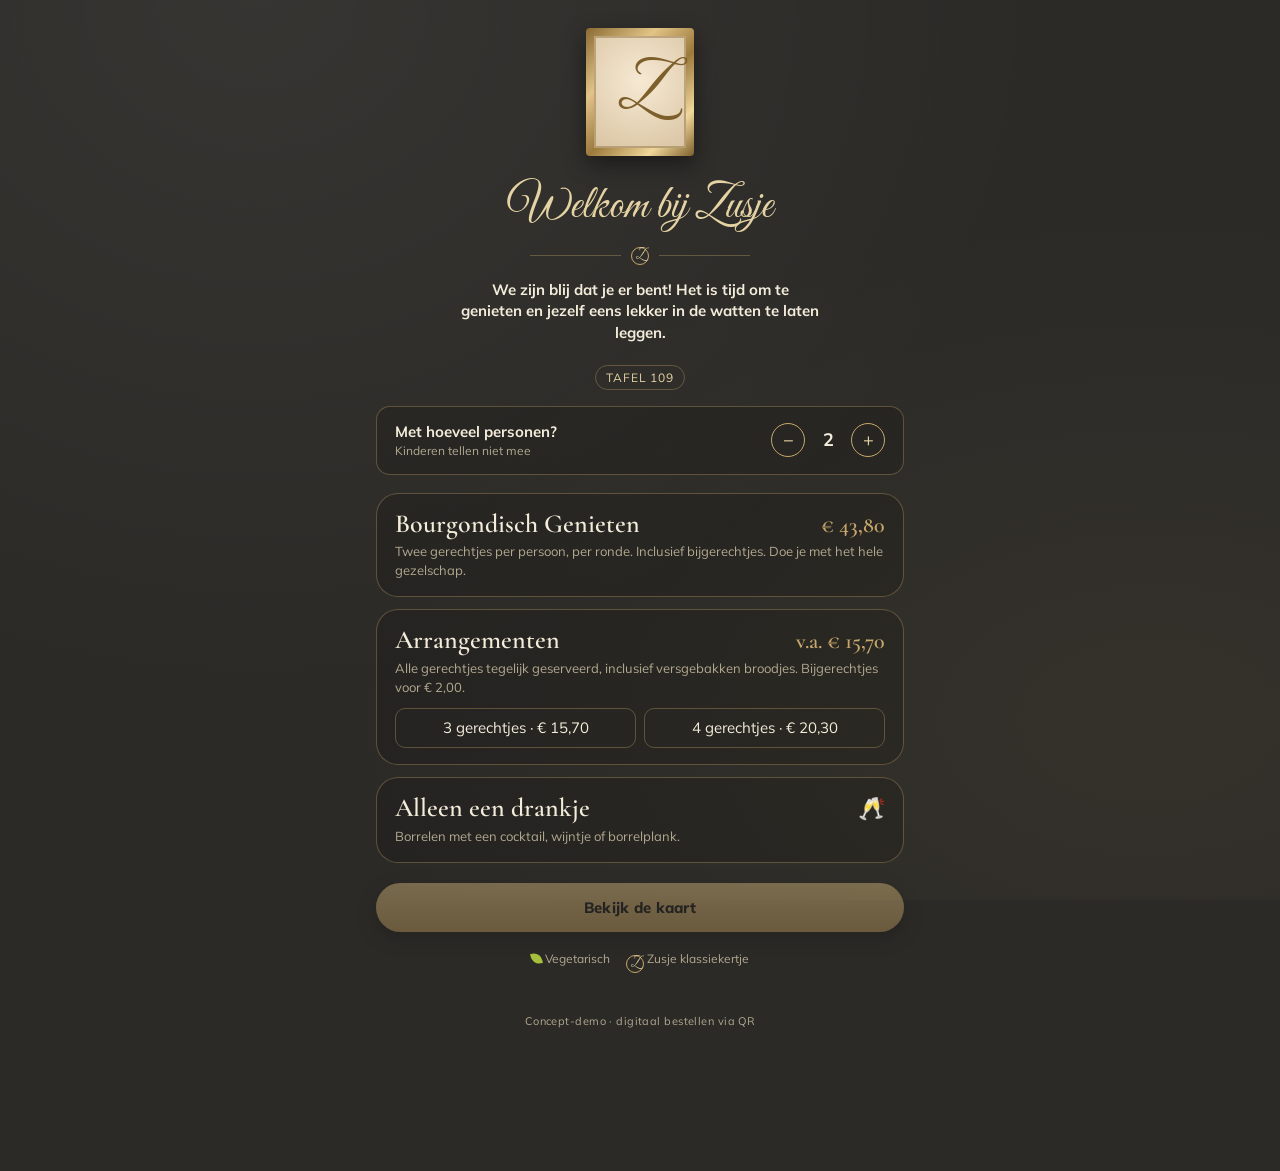
==== index.html @ 64a358b7 "Concept: digitaal bestellen via QR in Zusje-stijl Gast-app (kaart, Bourgondisch Genieten/arrangement" ====
<!doctype html>
<html lang="nl">
<head>
  <meta charset="utf-8">
  <meta name="viewport" content="width=device-width, initial-scale=1, viewport-fit=cover">
  <meta name="theme-color" content="#1d1c1a">
  <title>Zusje · Bestellen</title>
  <link rel="preconnect" href="https://fonts.googleapis.com">
  <link rel="preconnect" href="https://fonts.gstatic.com" crossorigin>
  <link href="https://fonts.googleapis.com/css2?family=Cormorant+Garamond:wght@500;600;700&family=Great+Vibes&family=Mulish:ital,wght@0,400;0,700;0,800;1,400&display=swap" rel="stylesheet">
  <link rel="stylesheet" href="css/style.css">
</head>
<body>
  <main class="app" id="app"></main>
  <div id="overlay"></div>
  <script src="js/menu.js"></script>
  <script src="js/store.js"></script>
  <script src="js/app.js"></script>
</body>
</html>
---- css/style.css ----
:root {
  --bg: #1d1c1a;
  --slate: #2b2a27;
  --panel: #33312d;
  --panel-2: #3b3934;
  --line: rgba(200, 167, 106, .35);
  --gold: #c8a76a;
  --gold-soft: #e6d3a3;
  --cream: #f3ecda;
  --muted: #b3a990;
  --veg: #a5c13c;
  --rose: #d98b7a;
  --radius: 14px;
  --script: "Great Vibes", cursive;
  --display: "Cormorant Garamond", Georgia, serif;
  --body: "Mulish", system-ui, sans-serif;
}

* { box-sizing: border-box; }
html { -webkit-text-size-adjust: 100%; }
body {
  margin: 0;
  background:
    radial-gradient(ellipse at 20% 0%, rgba(255,255,255,.05), transparent 55%),
    radial-gradient(ellipse at 90% 80%, rgba(200,167,106,.06), transparent 50%),
    var(--slate);
  background-attachment: fixed;
  color: var(--cream);
  font-family: var(--body);
  font-size: 15px;
  line-height: 1.45;
  min-height: 100vh;
}
button { font: inherit; color: inherit; cursor: pointer; }
.hidden { display: none !important; }

/* ---------- Ornaments ---------- */
.frame {
  position: relative;
  border: 1px solid var(--line);
  border-radius: 6px;
  padding: 22px 18px;
}
.frame::before {
  content: "";
  position: absolute; inset: 5px;
  border: 1px solid rgba(200,167,106,.18);
  border-radius: 4px;
  pointer-events: none;
}
.script { font-family: var(--script); font-weight: 400; color: var(--gold-soft); }
.display { font-family: var(--display); font-weight: 600; }
.divider {
  display: flex; align-items: center; gap: 10px; color: var(--gold);
  margin: 6px auto 14px; max-width: 220px;
}
.divider::before, .divider::after { content: ""; flex: 1; height: 1px; background: var(--line); }

.monogram {
  width: 34px; height: 34px; border-radius: 50%;
  border: 1px solid var(--gold);
  display: inline-grid; place-items: center;
  font-family: var(--script); font-size: 22px; color: var(--gold-soft);
  line-height: 1;
}
.monogram.sm { width: 18px; height: 18px; font-size: 12px; vertical-align: -3px; }

.leaf {
  display: inline-block; width: 11px; height: 11px; vertical-align: -1px;
  background: var(--veg);
  border-radius: 0 80% 0 80%;
  transform: rotate(-10deg);
}

.portrait {
  width: 108px; height: 128px; margin: 0 auto;
  padding: 8px;
  background: linear-gradient(135deg, #8a6a33, #e2c486 30%, #9c7a3c 55%, #f0d79a 80%, #7d5f2b);
  border-radius: 4px;
  box-shadow: 0 8px 22px rgba(0,0,0,.45);
}
.portrait > div {
  width: 100%; height: 100%;
  background: radial-gradient(circle at 50% 40%, #f6e9d3, #d9c4a2);
  display: grid; place-items: center;
  font-family: var(--script); font-size: 64px; color: #7d5f2b;
  box-shadow: inset 0 0 0 2px rgba(125,95,43,.4);
}

/* ---------- Layout ---------- */
.app { max-width: 560px; margin: 0 auto; padding: 0 16px 120px; }

.topbar {
  position: sticky; top: 0; z-index: 20;
  background: rgba(29,28,26,.92);
  backdrop-filter: blur(8px);
  border-bottom: 1px solid var(--line);
  margin: 0 -16px; padding: 10px 16px 0;
}
.topbar-row { display: flex; align-items: center; justify-content: space-between; gap: 10px; }
.brand { font-family: var(--script); font-size: 34px; color: var(--gold-soft); line-height: 1; }
.table-pill {
  font-size: 12px; letter-spacing: .08em; text-transform: uppercase;
  border: 1px solid var(--line); border-radius: 999px; padding: 4px 10px; color: var(--gold-soft);
}
.icon-btn {
  background: none; border: 1px solid var(--line); border-radius: 999px;
  padding: 6px 12px; font-size: 13px; color: var(--gold-soft);
}

.progress {
  margin: 10px 0 0; padding: 8px 12px;
  background: var(--panel); border: 1px solid var(--line); border-radius: 10px;
  display: flex; align-items: center; gap: 10px; font-size: 13px;
}
.progress .bar { flex: 1; height: 6px; background: rgba(255,255,255,.08); border-radius: 99px; overflow: hidden; }
.progress .bar i { display: block; height: 100%; background: linear-gradient(90deg, var(--gold), var(--gold-soft)); transition: width .3s; }

.tabs {
  display: flex; gap: 6px; overflow-x: auto; scrollbar-width: none;
  padding: 10px 0; margin-top: 2px;
}
.tabs::-webkit-scrollbar { display: none; }
.tab {
  flex: none; background: none; border: 1px solid transparent; border-radius: 999px;
  padding: 6px 13px; font-size: 14px; color: var(--muted); white-space: nowrap;
}
.tab.active { border-color: var(--gold); color: var(--gold-soft); background: rgba(200,167,106,.08); }

/* ---------- Welcome ---------- */
.welcome { padding: 28px 0 10px; text-align: center; }
.welcome h1 { font-size: 46px; margin: 18px 0 4px; }
.welcome p.lead { color: var(--cream); font-weight: 700; max-width: 360px; margin: 0 auto 22px; }

.choice {
  display: block; width: 100%; text-align: left;
  background: rgba(0,0,0,.15); border: 1px solid var(--line); border-radius: 22px 22px 22px 22px;
  padding: 16px 18px; margin-bottom: 12px; transition: border-color .2s, background .2s;
}
.choice:hover, .choice.selected { border-color: var(--gold); background: rgba(200,167,106,.08); }
.choice h3 { margin: 0; font-family: var(--display); font-size: 26px; font-weight: 600; line-height: 1.1; display: flex; justify-content: space-between; align-items: baseline; gap: 10px; }
.choice h3 .price { color: var(--gold); font-size: 22px; white-space: nowrap; }
.choice p { margin: 4px 0 0; color: var(--muted); font-size: 13px; }
.choice .sub { display: flex; gap: 8px; margin-top: 12px; }
.choice .sub button {
  flex: 1; background: none; border: 1px solid var(--line); border-radius: 10px; padding: 8px; color: var(--cream);
}
.choice .sub button.on { border-color: var(--gold); background: rgba(200,167,106,.15); color: var(--gold-soft); }
.choice.disabled { opacity: .45; pointer-events: none; }

.stepper-row { display: flex; align-items: center; justify-content: space-between; margin: 18px 0; padding: 14px 18px; background: rgba(0,0,0,.15); border: 1px solid var(--line); border-radius: var(--radius); }
.stepper-row .lbl { text-align: left; }
.stepper-row .lbl small { display: block; color: var(--muted); font-size: 12px; }
.stepper { display: flex; align-items: center; gap: 12px; }
.stepper button {
  width: 34px; height: 34px; border-radius: 50%;
  background: none; border: 1px solid var(--gold); color: var(--gold-soft); font-size: 18px; line-height: 1;
}
.stepper span { min-width: 22px; text-align: center; font-weight: 700; font-size: 18px; }

.note { font-size: 12px; color: var(--muted); margin: 8px 0 0; }
.legend { display: flex; justify-content: center; gap: 16px; font-size: 12px; color: var(--muted); margin: 18px 0 0; }

/* ---------- Buttons ---------- */
.btn {
  display: block; width: 100%;
  background: linear-gradient(180deg, #d6b87c, #b8955a);
  color: #1d1c1a; border: none; border-radius: 999px;
  padding: 14px 20px; font-weight: 800; letter-spacing: .02em; font-size: 15px;
  box-shadow: 0 6px 18px rgba(0,0,0,.35);
}
.btn:disabled { opacity: .45; cursor: not-allowed; }
.btn.ghost { background: none; color: var(--gold-soft); border: 1px solid var(--gold); box-shadow: none; }
.btn + .btn { margin-top: 10px; }

/* ---------- Menu ---------- */
.section { padding-top: 18px; scroll-margin-top: 150px; }
.section h2 { font-family: var(--script); font-weight: 400; font-size: 40px; color: var(--gold-soft); text-align: center; margin: 4px 0 0; line-height: 1.1; }
.section .hint { text-align: center; font-size: 12px; color: var(--muted); margin: 0 0 10px; }
.group-title { font-family: var(--display); font-size: 20px; color: var(--gold-soft); margin: 18px 0 4px; border-bottom: 1px solid var(--line); padding-bottom: 4px; }

.dish {
  display: flex; gap: 12px; align-items: center;
  padding: 11px 0; border-bottom: 1px dashed rgba(200,167,106,.16);
}
.dish .bullet {
  flex: none; width: 10px; height: 10px; border-radius: 2px;
  background: var(--gold-soft); opacity: .85; margin-top: 2px; align-self: flex-start; margin-top: 6px;
}
.dish .bullet.z { width: 18px; height: 18px; border-radius: 50%; background: none; border: 1px solid var(--gold); position: relative; margin-left: -4px; margin-top: 2px; }
.dish .bullet.z::after { content: "Z"; position: absolute; inset: 0; display: grid; place-items: center; font-family: var(--script); font-size: 13px; color: var(--gold-soft); }
.dish .info { flex: 1; min-width: 0; }
.dish .name { font-weight: 800; font-size: 15.5px; }
.dish .name .nr { color: var(--muted); font-weight: 400; font-size: 12px; margin-right: 4px; }
.dish .desc { color: var(--muted); font-size: 13px; font-style: italic; }
.dish .price { color: var(--gold); font-size: 13px; font-weight: 700; }

.qty { flex: none; display: flex; align-items: center; gap: 8px; }
.qty button {
  width: 32px; height: 32px; border-radius: 50%;
  border: 1px solid var(--gold); background: none; color: var(--gold-soft); font-size: 18px; line-height: 1;
  display: grid; place-items: center;
}
.qty button.add { background: var(--gold); color: #1d1c1a; border-color: var(--gold); font-weight: 800; }
.qty button:disabled { opacity: .3; cursor: not-allowed; }
.qty span { min-width: 16px; text-align: center; font-weight: 800; color: var(--gold-soft); }

/* ---------- Cart bar & sheet ---------- */
.cartbar {
  position: fixed; left: 50%; bottom: 14px; transform: translateX(-50%);
  width: min(528px, calc(100% - 32px)); z-index: 30;
  display: flex; align-items: center; justify-content: space-between; gap: 12px;
  background: linear-gradient(180deg, #d6b87c, #b8955a); color: #1d1c1a;
  border: none; border-radius: 999px; padding: 12px 14px 12px 20px;
  box-shadow: 0 10px 30px rgba(0,0,0,.5); font-weight: 800;
}
.cartbar .count {
  background: #1d1c1a; color: var(--gold-soft); border-radius: 999px; padding: 6px 12px; font-size: 13px;
}

.sheet-bg { position: fixed; inset: 0; background: rgba(0,0,0,.6); z-index: 40; }
.sheet {
  position: fixed; left: 50%; bottom: 0; transform: translateX(-50%);
  width: min(560px, 100%); max-height: 88vh; overflow-y: auto; z-index: 41;
  background: var(--slate); border: 1px solid var(--line); border-bottom: none;
  border-radius: 22px 22px 0 0; padding: 10px 18px 24px;
  animation: up .25s ease;
}
@keyframes up { from { transform: translate(-50%, 30px); opacity: 0; } }
.sheet .grab { width: 44px; height: 4px; border-radius: 9px; background: var(--line); margin: 4px auto 10px; }
.sheet h2 { font-family: var(--script); font-weight: 400; font-size: 38px; color: var(--gold-soft); margin: 0 0 4px; text-align: center; }
.line { display: flex; align-items: center; gap: 10px; padding: 10px 0; border-bottom: 1px dashed rgba(200,167,106,.18); }
.line .n { flex: 1; }
.line .n small { display: block; color: var(--muted); font-size: 12px; }
.totals { margin: 14px 0; font-size: 14px; }
.totals div { display: flex; justify-content: space-between; padding: 3px 0; color: var(--muted); }
.totals div.big { color: var(--cream); font-weight: 800; font-size: 17px; border-top: 1px solid var(--line); margin-top: 6px; padding-top: 8px; }
textarea {
  width: 100%; min-height: 70px; resize: vertical;
  background: rgba(0,0,0,.2); color: var(--cream); border: 1px solid var(--line); border-radius: 10px;
  padding: 10px; font: inherit; font-size: 14px;
}
textarea::placeholder { color: rgba(179,169,144,.7); }
.empty { text-align: center; color: var(--muted); padding: 24px 0; }

/* ---------- Status ---------- */
.status { text-align: center; padding: 30px 0; }
.status h1 { font-size: 48px; margin: 10px 0 0; }
.timeline { text-align: left; margin: 24px auto; max-width: 320px; }
.step { display: flex; gap: 14px; align-items: flex-start; padding-bottom: 18px; position: relative; color: var(--muted); }
.step::before { content: ""; position: absolute; left: 11px; top: 26px; bottom: 0; width: 1px; background: var(--line); }
.step:last-child::before { display: none; }
.step .dot { flex: none; width: 23px; height: 23px; border-radius: 50%; border: 1px solid var(--line); display: grid; place-items: center; font-size: 12px; }
.step.done { color: var(--cream); }
.step.done .dot { background: var(--gold); border-color: var(--gold); color: #1d1c1a; font-weight: 800; }
.step.now .dot { border-color: var(--gold); box-shadow: 0 0 0 4px rgba(200,167,106,.2); animation: pulse 1.4s infinite; }
@keyframes pulse { 50% { box-shadow: 0 0 0 8px rgba(200,167,106,.05); } }
.step b { display: block; }
.step small { font-size: 12px; }

.service { display: grid; grid-template-columns: 1fr 1fr; gap: 10px; margin-top: 16px; }
.service button {
  background: rgba(0,0,0,.15); border: 1px solid var(--line); border-radius: var(--radius);
  padding: 14px 8px; color: var(--cream); font-size: 13px;
}
.service button span { display: block; font-size: 22px; margin-bottom: 2px; }

.toast {
  position: fixed; left: 50%; top: 18px; transform: translateX(-50%); z-index: 60;
  background: var(--cream); color: #1d1c1a; padding: 10px 18px; border-radius: 999px;
  font-weight: 700; font-size: 14px; box-shadow: 0 10px 30px rgba(0,0,0,.4);
  width: max-content; max-width: calc(100% - 32px); text-align: center;
  animation: drop .25s ease;
}
@keyframes drop { from { transform: translate(-50%, -20px); opacity: 0; } }

.history { margin-top: 24px; text-align: left; }
.history .ticket { background: rgba(0,0,0,.15); border: 1px solid var(--line); border-radius: var(--radius); padding: 12px 14px; margin-bottom: 10px; }
.history .ticket header { display: flex; justify-content: space-between; font-size: 13px; color: var(--gold-soft); margin-bottom: 4px; }
.history .ticket ul { margin: 0; padding-left: 18px; font-size: 13px; color: var(--muted); }

.badge { display: inline-block; font-size: 11px; letter-spacing: .06em; text-transform: uppercase; padding: 2px 8px; border-radius: 99px; border: 1px solid var(--line); }
.badge.nieuw { color: var(--rose); border-color: var(--rose); }
.badge.bereiding { color: var(--gold-soft); border-color: var(--gold); }
.badge.klaar { color: var(--veg); border-color: var(--veg); }
.badge.geserveerd { color: var(--muted); }

.demo-flag {
  text-align: center; font-size: 11px; color: var(--muted); padding: 30px 0 0; letter-spacing: .04em;
}
.demo-flag a { color: var(--gold-soft); }
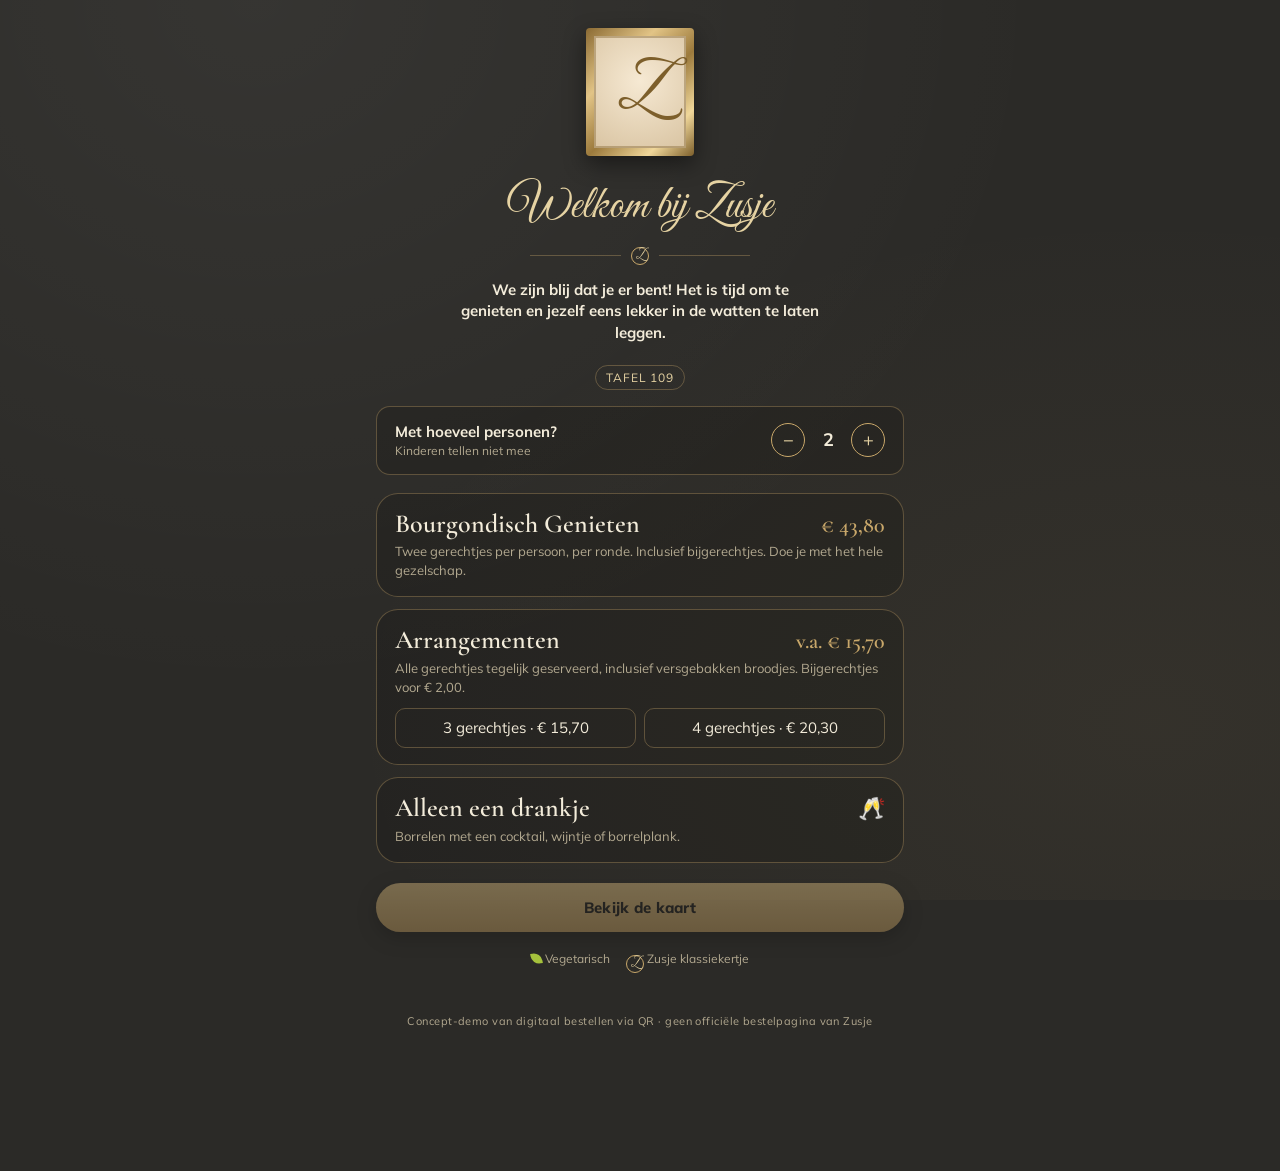
==== commit e6f3881a: "Markeer als concept-demo en sluit uit van zoekmachines Co-Authored-By: Claude Opus 5.5 <noreply@anth" ====
--- a/index.html
+++ b/index.html
@@ -2,6 +2,7 @@
 <html lang="nl">
 <head>
   <meta charset="utf-8">
+  <meta name="robots" content="noindex, nofollow">
   <meta name="viewport" content="width=device-width, initial-scale=1, viewport-fit=cover">
   <meta name="theme-color" content="#1d1c1a">
   <title>Zusje · Bestellen</title>
